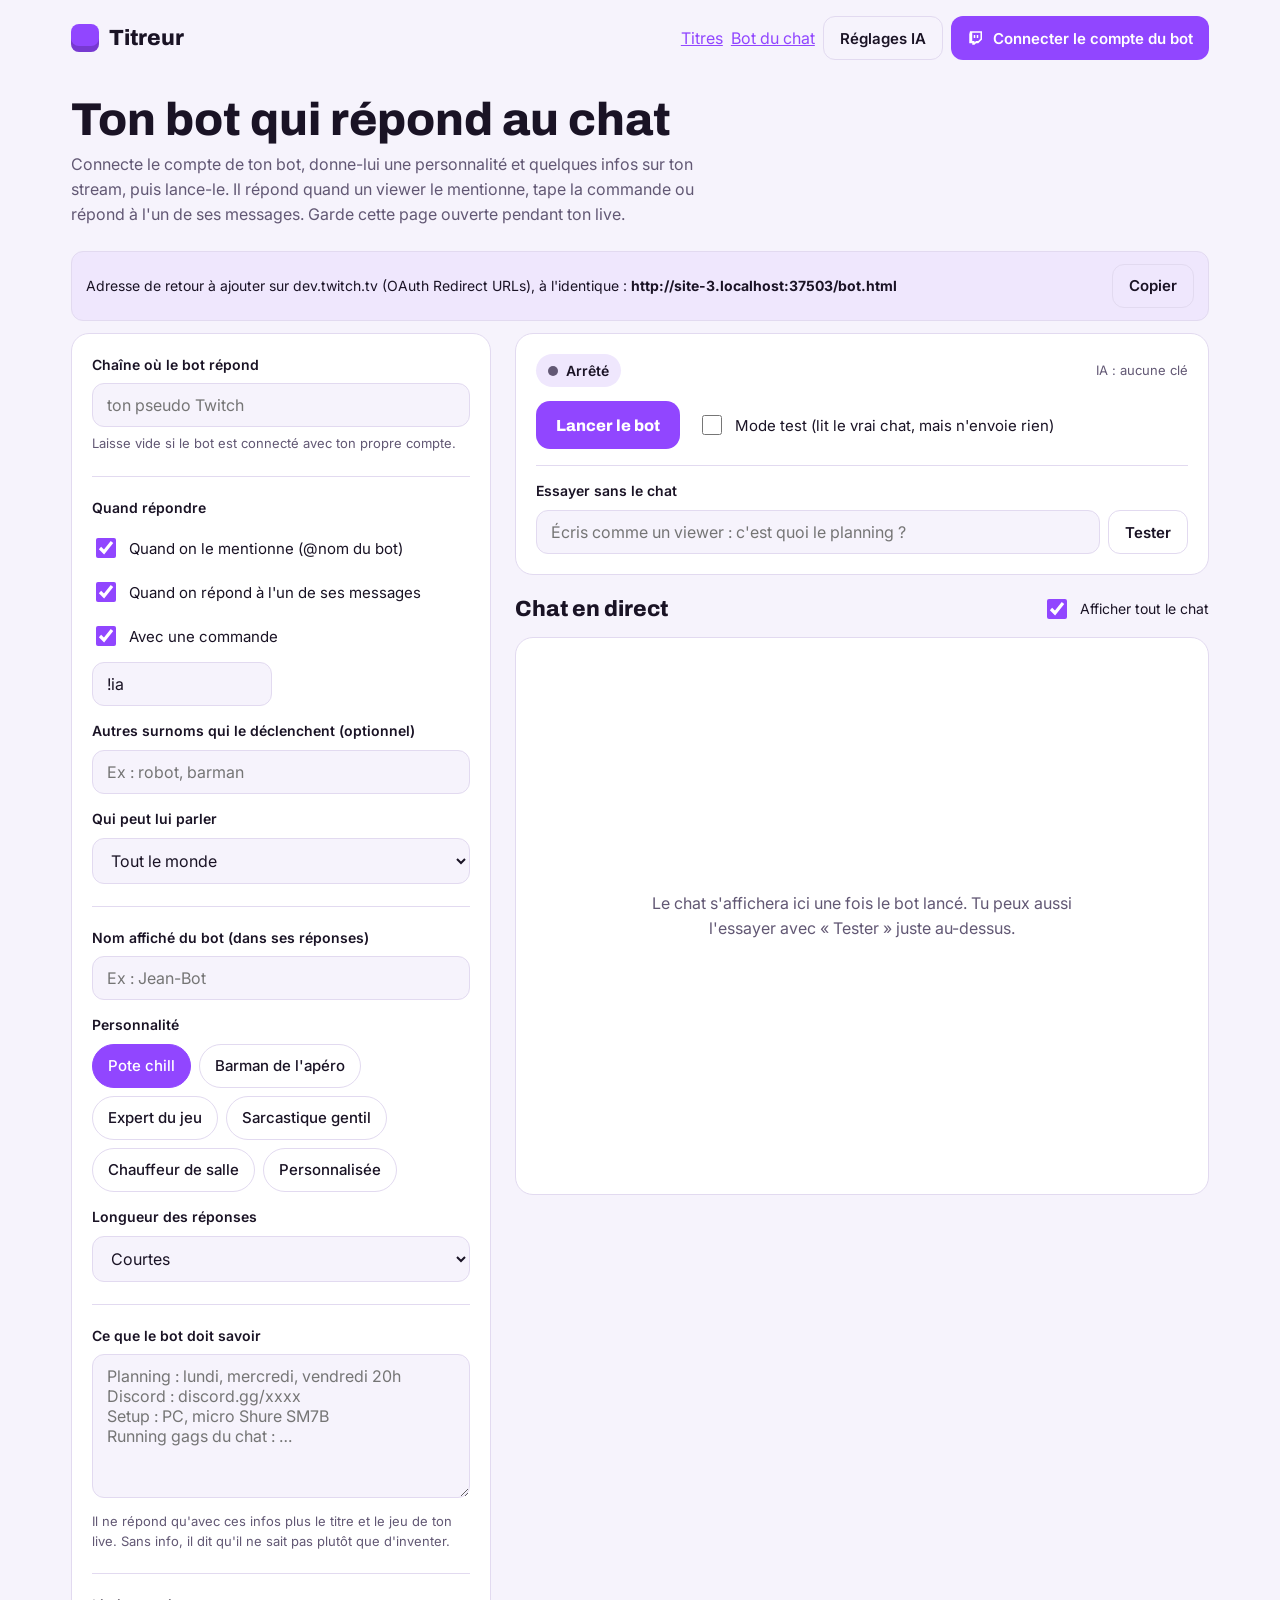
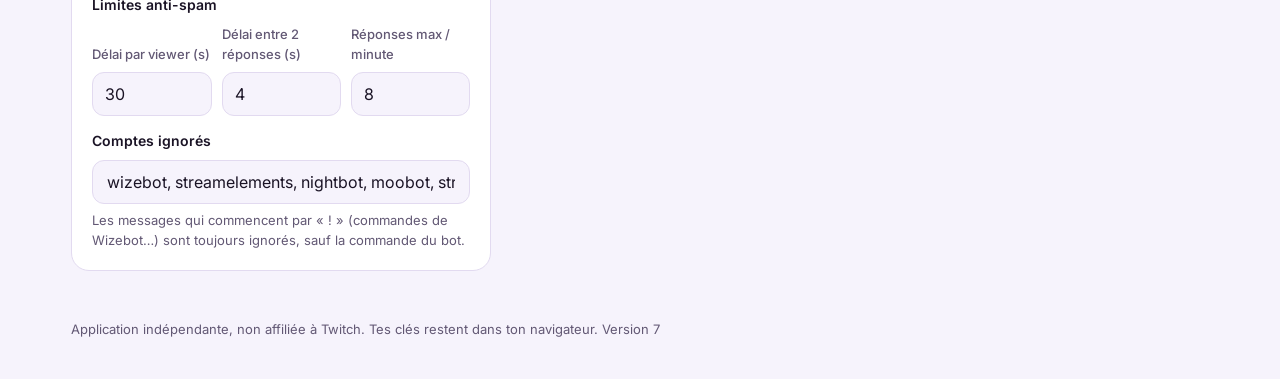
==== bot.html @ 7d57e2ac "ajout fonction bot" ====
<!DOCTYPE html>
<html lang="fr">
<head>
<meta charset="utf-8">
<meta name="viewport" content="width=device-width, initial-scale=1">
<title>Bot de chat IA</title>
<meta name="description" content="Un bot Twitch qui répond à ton chat avec l'IA, avec la personnalité de ton choix.">
<link rel="icon" href="data:image/svg+xml,%3Csvg xmlns='http://www.w3.org/2000/svg' viewBox='0 0 32 32'%3E%3Crect width='32' height='32' rx='8' fill='%239146ff'/%3E%3Cpath d='M8 9h16v11h-9l-5 4v-4H8z' fill='white'/%3E%3C/svg%3E">
<link rel="preconnect" href="https://fonts.googleapis.com">
<link rel="preconnect" href="https://fonts.gstatic.com" crossorigin>
<link href="https://fonts.googleapis.com/css2?family=Archivo:wght@500;800&family=Inter:wght@400;500;600&display=swap" rel="stylesheet">
<link rel="stylesheet" href="style.css?v=7">
<link rel="stylesheet" href="bot.css?v=7">
</head>
<body>
<div class="wrap">
  <nav class="top">
    <span class="brand">Titreur</span>
    <div class="top-r">
      <a class="navl" href="./">Titres</a>
      <a class="navl on" href="bot.html" aria-current="page">Bot du chat</a>
      <button class="sec" id="openSettings" type="button" aria-haspopup="dialog">Réglages IA</button>
      <div id="account"></div>
    </div>
  </nav>

  <header>
    <h1>Ton bot qui répond au chat</h1>
    <p>Connecte le compte de ton bot, donne-lui une personnalité et quelques infos sur ton stream, puis lance-le. Il répond quand un viewer le mentionne, tape la commande ou répond à l'un de ses messages. Garde cette page ouverte pendant ton live.</p>
  </header>

  <div id="banner"></div>

  <div class="grid">
    <form class="card ctl" id="cfg" autocomplete="off">
      <section>
        <label class="l" for="channel">Chaîne où le bot répond</label>
        <input type="text" id="channel" placeholder="ton pseudo Twitch" spellcheck="false">
        <p class="hint">Laisse vide si le bot est connecté avec ton propre compte.</p>
      </section>

      <section>
        <span class="l">Quand répondre</span>
        <label class="chk"><input type="checkbox" id="trigMention" checked> Quand on le mentionne (@nom du bot)</label>
        <label class="chk"><input type="checkbox" id="trigReply" checked> Quand on répond à l'un de ses messages</label>
        <label class="chk"><input type="checkbox" id="trigCmd" checked> Avec une commande</label>
        <input type="text" id="cmd" value="!ia" maxlength="20" spellcheck="false" aria-label="Commande">
        <label class="l gap" for="names">Autres surnoms qui le déclenchent (optionnel)</label>
        <input type="text" id="names" placeholder="Ex : robot, barman" spellcheck="false">
        <label class="l gap" for="access">Qui peut lui parler</label>
        <select id="access">
          <option value="all">Tout le monde</option>
          <option value="subs">Abonnés, VIP et modérateurs</option>
          <option value="mods">Modérateurs uniquement</option>
        </select>
      </section>

      <section>
        <label class="l" for="botName">Nom affiché du bot (dans ses réponses)</label>
        <input type="text" id="botName" maxlength="40" placeholder="Ex : Jean-Bot">
        <span class="l gap" id="persoL">Personnalité</span>
        <div class="chips" id="persos" role="radiogroup" aria-labelledby="persoL"></div>
        <textarea id="persoCustom" maxlength="600" placeholder="Décris sa personnalité : ton, humour, expressions, ce qu'il aime…" hidden></textarea>
        <label class="l gap" for="len">Longueur des réponses</label>
        <select id="len">
          <option value="150">Très courtes</option>
          <option value="250" selected>Courtes</option>
          <option value="400">Développées</option>
        </select>
      </section>

      <section>
        <label class="l" for="info">Ce que le bot doit savoir</label>
        <textarea id="info" maxlength="1500" rows="6" placeholder="Planning : lundi, mercredi, vendredi 20h&#10;Discord : discord.gg/xxxx&#10;Setup : PC, micro Shure SM7B&#10;Running gags du chat : …"></textarea>
        <p class="hint">Il ne répond qu'avec ces infos plus le titre et le jeu de ton live. Sans info, il dit qu'il ne sait pas plutôt que d'inventer.</p>
      </section>

      <section>
        <span class="l">Limites anti-spam</span>
        <div class="row3">
          <div><label class="l small" for="cdUser">Délai par viewer (s)</label><input type="number" id="cdUser" min="0" max="600" value="30"></div>
          <div><label class="l small" for="cdGlobal">Délai entre 2 réponses (s)</label><input type="number" id="cdGlobal" min="0" max="120" value="4"></div>
          <div><label class="l small" for="perMin">Réponses max / minute</label><input type="number" id="perMin" min="1" max="30" value="8"></div>
        </div>
        <label class="l gap" for="ignore">Comptes ignorés</label>
        <input type="text" id="ignore" spellcheck="false" value="wizebot, streamelements, nightbot, moobot, streamlabs, fossabot, soundalerts, sery_bot">
        <p class="hint">Les messages qui commencent par « ! » (commandes de Wizebot…) sont toujours ignorés, sauf la commande du bot.</p>
      </section>
    </form>

    <div>
      <div class="card run">
        <div class="run-top">
          <span class="pill" id="status" data-s="off">Arrêté</span>
          <span class="stats" id="stats"></span>
        </div>
        <div class="run-acts">
          <button class="go small" id="startBtn" type="button">Lancer le bot</button>
          <label class="chk"><input type="checkbox" id="testMode"> Mode test (lit le vrai chat, mais n'envoie rien)</label>
        </div>
        <div class="tryit">
          <label class="l" for="tryMsg">Essayer sans le chat</label>
          <div class="tryrow">
            <input type="text" id="tryMsg" maxlength="300" placeholder="Écris comme un viewer : c'est quoi le planning ?">
            <button class="sec" id="tryBtn" type="button">Tester</button>
          </div>
        </div>
      </div>
      <div class="feed-head">
        <h2>Chat en direct</h2>
        <label class="chk small"><input type="checkbox" id="showAll" checked> Afficher tout le chat</label>
      </div>
      <ol class="feed" id="feed" aria-live="polite"></ol>
    </div>
  </div>

  <footer>Application indépendante, non affiliée à Twitch. Tes clés restent dans ton navigateur. <span id="ver"></span></footer>
</div>

<dialog id="settings">
  <form method="dialog" id="setForm">
    <h2>Réglages de l'IA</h2>
    <p class="hint">Mêmes réglages que le générateur de titres. Ta clé est gardée uniquement dans ce navigateur et envoyée seulement au fournisseur choisi.</p>
    <label class="l gap" for="provider">Fournisseur</label>
    <select id="provider">
      <option value="groq">Groq (gratuit)</option>
      <option value="claude">Claude d'Anthropic (payant à l'usage)</option>
      <option value="local">IA locale sur ton PC (Ollama, LM Studio…)</option>
    </select>
    <label class="l gap" for="key" id="keyL">Clé API</label>
    <input type="password" id="key" autocomplete="off" spellcheck="false">
    <p class="hint" id="keyHint"></p>
    <label class="l gap" for="model">Modèle</label>
    <select id="model"></select>
    <div class="dlg-acts">
      <button class="sec" type="button" id="forgetKey">Effacer la clé</button>
      <button class="go small" value="save">Enregistrer</button>
    </div>
  </form>
</dialog>

<div class="toast" id="toast" role="status" aria-live="polite"></div>

<script src="config.js?v=7"></script>
<script src="bot.js?v=7"></script>
</body>
</html>
---- style.css ----
/* VOICE: complice, nerveux, un pote qui te souffle le titre parfait avant de lancer le live
   IDEA: la régie d'un streamer : on règle le jeu et l'ambiance, l'écran de droite crache les titres
   PICTURE: la colonne de titres générés, chaque titre comme une carte avec son compteur 140 et son bouton « Appliquer »
   COLOUR and TYPE: nuit violette #0e0b16, violet #9146ff, menthe #3ee6b0 ; mode apéro en orange spritz #ff7a2f ; Archivo 800 + Inter
   LAYOUT: régie à gauche, titres à droite ; empilé sous 900px */
:root{color-scheme:light dark;--bg:#0e0b16;--panel:#17121f;--line:#2a2236;--ink:#f1ecf8;--mute:#a99cbb;--acc:#9146ff;--acc-ink:#fff;--mint:#3ee6b0;--soft:#231a33;--bad:#ff5a5f}
@media(prefers-color-scheme:light){:root{--bg:#f6f3fc;--panel:#fff;--line:#e2daf0;--ink:#1a1325;--mute:#625874;--mint:#0f8f68;--soft:#efe7fd;--bad:#d4353b}}
body.apero{--acc:#ff7a2f;--soft:#2e1d12}
@media(prefers-color-scheme:light){body.apero{--soft:#ffeedf}}
*{box-sizing:border-box;min-width:0}
body{margin:0;background:var(--bg);color:var(--ink);font:16px/1.55 Inter,system-ui,sans-serif;overflow-x:clip;transition:background .3s}
a{color:var(--acc)}
h1,h2,h3{font-family:Archivo,Inter,sans-serif;margin:0;line-height:1.05;text-wrap:balance}
h1{font-size:clamp(30px,4.4vw,46px);font-weight:800}
h2{font-size:22px;font-weight:800}
.mute{color:var(--mute);font-weight:400}
.wrap{max-width:1240px;margin:0 auto;padding:16px max(4vw,16px) 40px}
.top{display:flex;align-items:center;justify-content:space-between;gap:12px;flex-wrap:wrap;margin-bottom:clamp(18px,3vw,36px)}
.brand{font:800 22px Archivo,sans-serif;display:flex;align-items:center;gap:10px}
.brand::before{content:"";width:28px;height:28px;border-radius:8px;background:var(--acc);box-shadow:inset 0 -6px 0 rgb(0 0 0/.18)}
.top-r{display:flex;align-items:center;gap:8px;flex-wrap:wrap}
#account{display:flex;align-items:center;gap:8px}
.who{display:flex;align-items:center;gap:8px;font-weight:600;font-size:15px}
.who img{width:36px;height:36px;border-radius:50%;object-fit:cover;background:var(--soft)}
.twitch{display:inline-flex;align-items:center;gap:8px;font:600 15px Inter,sans-serif;background:#9146ff;color:#fff;border:0;border-radius:12px;padding:10px 16px;min-height:44px;cursor:pointer;text-decoration:none}
header{margin-bottom:24px}
header p{margin:8px 0 0;color:var(--mute);max-width:64ch}
.grid{display:grid;grid-template-columns:minmax(0,420px) minmax(0,1fr);gap:24px;align-items:start}
@media(max-width:900px){.grid{grid-template-columns:minmax(0,1fr)}}
.card{background:var(--panel);border:1px solid var(--line);border-radius:18px;padding:20px}
.ctl>section+section{margin-top:22px;padding-top:20px;border-top:1px solid var(--line)}
.l{display:block;font-weight:600;font-size:14px;margin-bottom:8px}
.l.flat,.hint.flat{margin:0}.l.gap{margin-top:14px}
.hint{font-size:13px;color:var(--mute);margin:6px 0 0}
input[type=text],input[type=password],textarea,select{width:100%;font:16px Inter,sans-serif;color:var(--ink);background:var(--bg);border:1px solid var(--line);border-radius:12px;padding:11px 14px;min-height:44px}
textarea{resize:vertical;min-height:70px}
:focus-visible{outline:3px solid var(--acc);outline-offset:2px}
.combo{position:relative}
.list{position:absolute;z-index:5;left:0;right:0;top:calc(100% + 6px);background:var(--panel);border:1px solid var(--line);border-radius:12px;max-height:340px;overflow:auto;box-shadow:0 18px 40px rgb(0 0 0/.3);padding:6px;display:none}
.list.on{display:block}
.opt{display:flex;align-items:center;gap:12px;padding:8px 10px;border-radius:9px;cursor:pointer;font-size:15px}
.opt img,.opt .ph{width:30px;height:40px;border-radius:4px;flex:none;object-fit:cover;background:var(--soft)}
.opt span{flex:1}
.opt small{color:var(--mute);white-space:nowrap}
.opt[aria-selected=true],.opt:hover{background:var(--soft)}
.opt.info{cursor:default;color:var(--mute)}.opt.info:hover{background:none}
.picked{display:flex;align-items:center;gap:12px;margin-top:10px;padding:8px 8px 8px 10px;border-radius:12px;background:var(--soft)}
.picked img{border-radius:5px;object-fit:cover;background:var(--line);flex:none}
.picked span{flex:1;display:flex;flex-direction:column}
.picked small{color:var(--mute);font-size:13px}
.chips{display:flex;flex-wrap:wrap;gap:8px}
.chip{font:500 15px Inter,sans-serif;color:var(--ink);background:transparent;border:1px solid var(--line);border-radius:999px;padding:9px 15px;min-height:44px;cursor:pointer}
.chip[aria-pressed=true]{background:var(--acc);border-color:var(--acc);color:var(--acc-ink)}
.apero-box{position:relative;overflow:hidden;border-radius:14px;padding:14px;background:var(--soft)}
.sw{display:flex;align-items:center;justify-content:space-between;gap:12px;cursor:pointer}
.sw b{font-family:Archivo,sans-serif;font-size:18px}
.tog{appearance:none;width:52px;height:30px;border-radius:99px;background:var(--line);position:relative;cursor:pointer;flex:none;margin:0;transition:background .2s}
.tog::after{content:"";position:absolute;top:3px;left:3px;width:24px;height:24px;border-radius:50%;background:#fff;transition:transform .2s}
.tog:checked{background:var(--acc)}.tog:checked::after{transform:translateX(22px)}
.lvl{display:none;margin-top:12px}
body.apero .lvl{display:block}
input[type=range]{width:100%;accent-color:var(--acc);height:44px}
.lvl-name{font-weight:600;color:var(--acc)}
.bub{position:absolute;bottom:-12px;border-radius:50%;background:var(--acc);opacity:0;pointer-events:none}
body.apero .bub{animation:up 3.2s linear infinite}
@keyframes up{0%{transform:translateY(0);opacity:0}15%{opacity:.5}100%{transform:translateY(-140px);opacity:0}}
.row2{display:grid;grid-template-columns:minmax(0,1fr) minmax(0,1fr);gap:12px}
.chk{display:flex;align-items:center;gap:10px;font-size:15px;min-height:44px;cursor:pointer}
.chk input{width:20px;height:20px;accent-color:var(--acc)}
.go{width:100%;margin-top:22px;font:800 18px Archivo,sans-serif;background:var(--acc);color:var(--acc-ink);border:0;border-radius:14px;padding:16px;min-height:56px;cursor:pointer;transition:transform .1s}
.go.small{width:auto;margin:0;font-size:16px;padding:12px 20px;min-height:48px}
.go:active{transform:scale(.98)}.go:disabled{opacity:.55;cursor:wait}
.sec{font:600 15px Inter,sans-serif;color:var(--ink);background:transparent;border:1px solid var(--line);border-radius:12px;padding:10px 16px;min-height:44px;cursor:pointer}
.now{margin-bottom:16px;padding:16px 18px}
.now p{margin:4px 0 2px;font:500 18px/1.35 Archivo,Inter,sans-serif;overflow-wrap:anywhere}
.now small{color:var(--mute)}
.out-head{display:flex;flex-wrap:wrap;align-items:center;justify-content:space-between;gap:10px;margin-bottom:14px}
.ctx{color:var(--mute);font-size:14px}
.tabs{display:flex;gap:6px}
.tab{font:600 14px Inter,sans-serif;color:var(--mute);background:transparent;border:1px solid var(--line);border-radius:999px;padding:8px 14px;min-height:40px;cursor:pointer}
.tab[aria-selected=true]{color:var(--ink);border-color:var(--ink)}
.titles{display:grid;gap:12px}
.t{display:grid;grid-template-columns:minmax(0,1fr) auto;gap:8px 14px;align-items:start;background:var(--panel);border:1px solid var(--line);border-radius:16px;padding:16px 16px 14px}
.t.new{animation:pop .35s ease both}
@keyframes pop{from{opacity:0;transform:translateY(6px)}}
.t .txt{font:500 clamp(17px,1.9vw,20px)/1.35 Archivo,Inter,sans-serif;overflow-wrap:anywhere;outline:none;border-radius:6px}
.t .txt:focus{background:var(--soft)}
.t .meta{grid-column:1;display:flex;flex-wrap:wrap;gap:6px 12px;font-size:13px;color:var(--mute)}
.t .n{white-space:nowrap}.t .n.over{color:var(--bad);font-weight:600}
.t .tag{color:var(--mint);font-weight:600}
.acts{grid-row:1/span 2;grid-column:2;display:flex;gap:6px;flex-wrap:wrap;justify-content:flex-end}
.ib{width:44px;height:44px;border-radius:12px;border:1px solid var(--line);background:transparent;color:var(--ink);cursor:pointer;display:grid;place-items:center;flex:none}
.ib svg{width:20px;height:20px}
.ib.on{background:var(--acc);border-color:var(--acc);color:var(--acc-ink)}
.ib.ok{border-color:var(--mint);color:var(--mint)}
.apply{font:600 14px Inter,sans-serif;height:44px;padding:0 14px;border-radius:12px;border:0;background:var(--acc);color:var(--acc-ink);cursor:pointer;white-space:nowrap}
.apply:disabled{opacity:.5;cursor:wait}
.empty{border:2px dashed var(--line);border-radius:18px;padding:clamp(28px,6vw,64px) 24px;text-align:center;color:var(--mute)}
.empty h3{font-size:24px;color:var(--ink);margin-bottom:8px}
.skel{height:76px;border-radius:16px;background:linear-gradient(90deg,var(--panel),var(--soft),var(--panel));background-size:200% 100%;animation:sk 1.2s infinite linear;border:1px solid var(--line)}
@keyframes sk{to{background-position:-200% 0}}
.note{font-size:13px;color:var(--mute);margin-top:14px}
.err,.info-b{border-radius:12px;padding:12px 14px;margin-bottom:12px;font-size:14px}
.err{background:color-mix(in srgb,var(--bad) 14%,transparent);border:1px solid color-mix(in srgb,var(--bad) 45%,transparent)}
.info-b{background:var(--soft);border:1px solid var(--line);display:flex;flex-wrap:wrap;align-items:center;justify-content:space-between;gap:10px}
.more{margin-top:14px;display:flex;flex-wrap:wrap;gap:8px}
dialog{border:1px solid var(--line);border-radius:20px;background:var(--panel);color:var(--ink);padding:24px;width:min(480px,calc(100vw - 32px))}
dialog::backdrop{background:rgb(0 0 0/.55)}
.dlg-acts{display:flex;justify-content:space-between;gap:10px;margin-top:20px;flex-wrap:wrap}
.toast{position:fixed;left:50%;bottom:24px;transform:translate(-50%,20px);background:var(--ink);color:var(--bg);font-weight:600;padding:12px 18px;border-radius:12px;opacity:0;pointer-events:none;transition:.25s;max-width:calc(100vw - 32px);z-index:20}
.toast.on{opacity:1;transform:translate(-50%,0)}
footer{margin-top:48px;font-size:13px;color:var(--mute)}
@media(max-width:600px){.row2{grid-template-columns:minmax(0,1fr)}.t{grid-template-columns:minmax(0,1fr)}.acts{grid-row:auto;grid-column:1;justify-content:flex-start}}
@media(prefers-reduced-motion:reduce){body.apero .bub,.t.new,.skel{animation:none}}
.err details{margin-top:8px}.err summary{cursor:pointer;font-weight:600}.raw{white-space:pre-wrap;overflow-wrap:anywhere;font-size:12px;max-height:220px;overflow:auto;background:var(--bg);padding:10px;border-radius:8px;margin:8px 0 0}
---- bot.css ----
/* Page du bot : reprend style.css, ajoute la console de pilotage et le fil du chat */
input[type=number]{width:100%;font:16px Inter,sans-serif;color:var(--ink);background:var(--bg);border:1px solid var(--line);border-radius:12px;padding:11px 12px;min-height:44px}
.row3{display:grid;grid-template-columns:repeat(3,minmax(0,1fr));gap:10px;align-items:end}
.l.small{font-size:13px;font-weight:500;color:var(--mute)}
.chk.small{font-size:14px;min-height:36px}
#cmd{margin-top:4px;max-width:180px}
#persoCustom{margin-top:10px}
.chip[aria-checked=true]{background:var(--acc);border-color:var(--acc);color:var(--acc-ink)}
.run{margin-bottom:16px}
.run-top{display:flex;flex-wrap:wrap;align-items:center;justify-content:space-between;gap:10px}
.pill{display:inline-flex;align-items:center;gap:8px;font-weight:600;font-size:14px;padding:6px 12px;border-radius:999px;background:var(--soft)}
.pill::before{content:"";width:10px;height:10px;border-radius:50%;background:var(--mute)}
.pill[data-s=on]::before{background:var(--mint);box-shadow:0 0 0 4px color-mix(in srgb,var(--mint) 25%,transparent)}
.pill[data-s=test]::before{background:#f5b82e}
.pill[data-s=wait]::before{background:#f5b82e;animation:blink 1s infinite}
.pill[data-s=err]::before{background:var(--bad)}
@keyframes blink{50%{opacity:.3}}
.stats{font-size:13px;color:var(--mute)}
.run-acts{display:flex;flex-wrap:wrap;align-items:center;gap:8px 18px;margin-top:14px}
#startBtn.stop{background:var(--bad)}
.tryit{margin-top:16px;padding-top:14px;border-top:1px solid var(--line)}
.tryrow{display:flex;gap:8px}
.tryrow input{flex:1}
.feed-head{display:flex;flex-wrap:wrap;align-items:center;justify-content:space-between;gap:8px;margin:6px 0 10px}
.feed{list-style:none;margin:0;padding:6px;background:var(--panel);border:1px solid var(--line);border-radius:18px;height:clamp(360px,62vh,720px);overflow-y:auto;display:flex;flex-direction:column;gap:2px}
.feed:empty::before{content:"Le chat s'affichera ici une fois le bot lancé. Tu peux aussi l'essayer avec « Tester » juste au-dessus.";color:var(--mute);padding:28px 18px;text-align:center;margin:auto;max-width:44ch}
.feed li{padding:7px 10px;border-radius:10px;font-size:15px;line-height:1.45;overflow-wrap:anywhere}
.feed time{font-size:12px;color:var(--mute);margin-right:8px;font-variant-numeric:tabular-nums}
.feed b{font-weight:600}
.feed .chat b{color:var(--mute)}
.feed .trig{background:var(--soft)}
.feed .trig b{color:var(--ink)}
.feed .bot{background:color-mix(in srgb,var(--acc) 16%,transparent);border-left:3px solid var(--acc)}
.feed .bot b{color:var(--acc)}
.feed .bot .tag{font-size:12px;color:var(--mute);margin-left:6px}
.feed .sys{color:var(--mute);font-size:13px;font-style:italic}
.feed .ferr{color:var(--bad);font-size:14px}
body.hide-chat .feed .chat{display:none}
@media(max-width:600px){.row3{grid-template-columns:minmax(0,1fr)}.tryrow{flex-direction:column}}
@media(prefers-reduced-motion:reduce){.pill[data-s=wait]::before{animation:none}}
@media(max-width:900px){.grid>div{order:-1}}
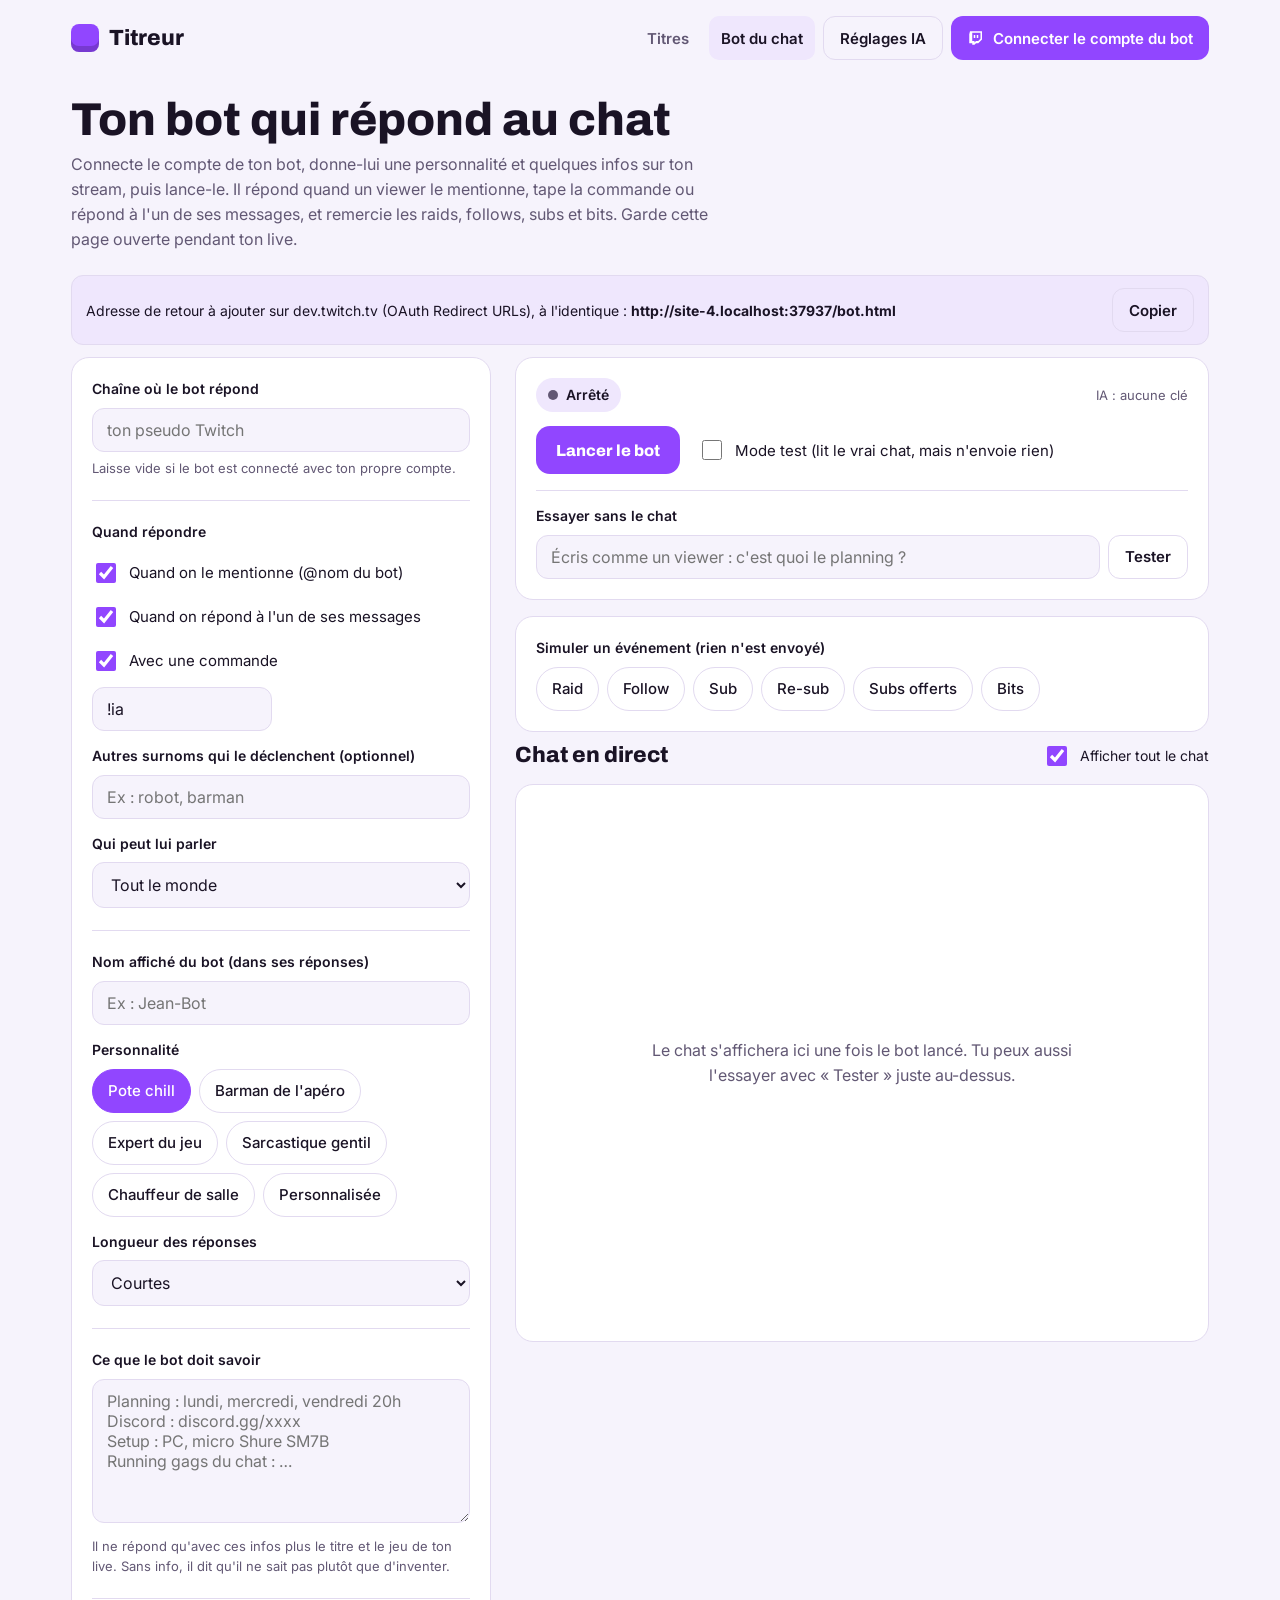
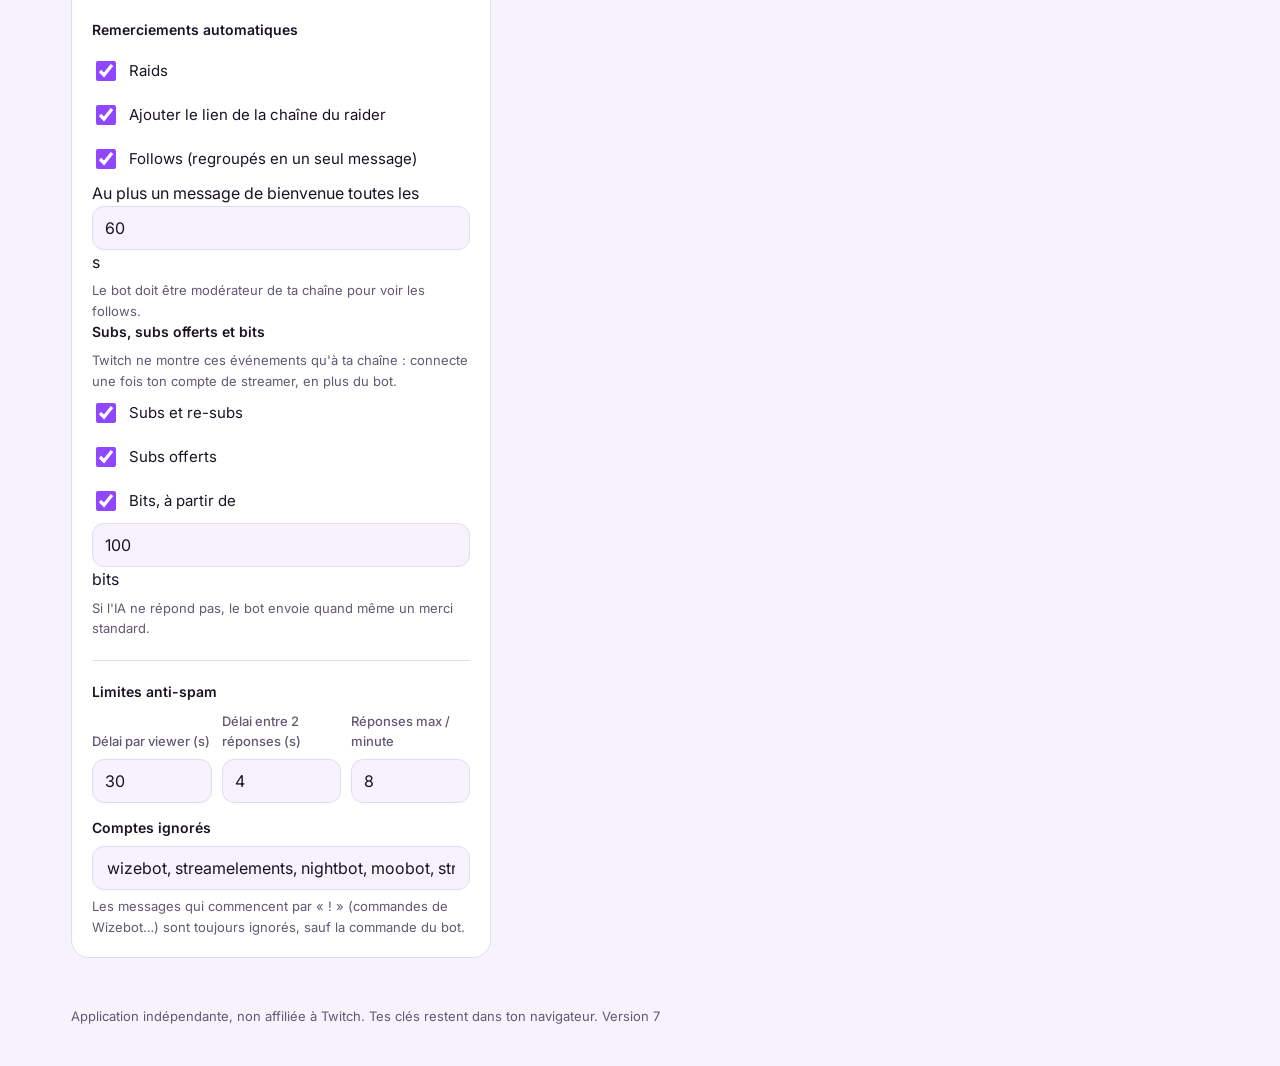
==== commit b5ae6f4c: "Enhance bot features and update version numbers Updated bot functionality to include automatic thank" ====
--- a/bot.html
+++ b/bot.html
@@ -9,8 +9,8 @@
 <link rel="preconnect" href="https://fonts.googleapis.com">
 <link rel="preconnect" href="https://fonts.gstatic.com" crossorigin>
 <link href="https://fonts.googleapis.com/css2?family=Archivo:wght@500;800&family=Inter:wght@400;500;600&display=swap" rel="stylesheet">
-<link rel="stylesheet" href="style.css?v=7">
-<link rel="stylesheet" href="bot.css?v=7">
+<link rel="stylesheet" href="style.css?v=8">
+<link rel="stylesheet" href="bot.css?v=8">
 </head>
 <body>
 <div class="wrap">
@@ -26,7 +26,7 @@
 
   <header>
     <h1>Ton bot qui répond au chat</h1>
-    <p>Connecte le compte de ton bot, donne-lui une personnalité et quelques infos sur ton stream, puis lance-le. Il répond quand un viewer le mentionne, tape la commande ou répond à l'un de ses messages. Garde cette page ouverte pendant ton live.</p>
+    <p>Connecte le compte de ton bot, donne-lui une personnalité et quelques infos sur ton stream, puis lance-le. Il répond quand un viewer le mentionne, tape la commande ou répond à l'un de ses messages, et remercie les raids, follows, subs et bits. Garde cette page ouverte pendant ton live.</p>
   </header>
 
   <div id="banner"></div>
@@ -76,6 +76,24 @@
       </section>
 
       <section>
+        <span class="l">Remerciements automatiques</span>
+        <label class="chk"><input type="checkbox" id="thxRaid" checked> Raids</label>
+        <label class="chk sub"><input type="checkbox" id="raidLink" checked> Ajouter le lien de la chaîne du raider</label>
+        <label class="chk"><input type="checkbox" id="thxFollow" checked> Follows (regroupés en un seul message)</label>
+        <div class="inline sub"><label for="followCd">Au plus un message de bienvenue toutes les</label><input type="number" id="followCd" min="0" max="3600" value="60"><span>s</span></div>
+        <p class="hint">Le bot doit être modérateur de ta chaîne pour voir les follows.</p>
+        <div class="bc-box">
+          <span class="l">Subs, subs offerts et bits</span>
+          <p class="hint flat">Twitch ne montre ces événements qu'à ta chaîne : connecte une fois ton compte de streamer, en plus du bot.</p>
+          <div id="bcStatus"></div>
+          <label class="chk"><input type="checkbox" id="thxSub" checked> Subs et re-subs</label>
+          <label class="chk"><input type="checkbox" id="thxGift" checked> Subs offerts</label>
+          <div class="inline"><label class="chk"><input type="checkbox" id="thxBits" checked> Bits, à partir de</label><input type="number" id="bitsMin" min="1" max="1000000" value="100" aria-label="Nombre de bits minimum"><span>bits</span></div>
+        </div>
+        <p class="hint">Si l'IA ne répond pas, le bot envoie quand même un merci standard.</p>
+      </section>
+
+      <section>
         <span class="l">Limites anti-spam</span>
         <div class="row3">
           <div><label class="l small" for="cdUser">Délai par viewer (s)</label><input type="number" id="cdUser" min="0" max="600" value="30"></div>
@@ -104,6 +122,17 @@
             <input type="text" id="tryMsg" maxlength="300" placeholder="Écris comme un viewer : c'est quoi le planning ?">
             <button class="sec" id="tryBtn" type="button">Tester</button>
           </div>
+        </div>
+      </div>
+      <div class="card sim">
+        <span class="l">Simuler un événement (rien n'est envoyé)</span>
+        <div class="chips" id="sims">
+          <button type="button" class="chip" data-sim="raid">Raid</button>
+          <button type="button" class="chip" data-sim="follow">Follow</button>
+          <button type="button" class="chip" data-sim="sub">Sub</button>
+          <button type="button" class="chip" data-sim="resub">Re-sub</button>
+          <button type="button" class="chip" data-sim="gift">Subs offerts</button>
+          <button type="button" class="chip" data-sim="bits">Bits</button>
         </div>
       </div>
       <div class="feed-head">
@@ -141,7 +170,7 @@
 
 <div class="toast" id="toast" role="status" aria-live="polite"></div>
 
-<script src="config.js?v=7"></script>
-<script src="bot.js?v=7"></script>
+<script src="config.js?v=8"></script>
+<script src="bot.js?v=8"></script>
 </body>
 </html>
--- a/style.css
+++ b/style.css
@@ -113,3 +113,6 @@
 @media(max-width:600px){.row2{grid-template-columns:minmax(0,1fr)}.t{grid-template-columns:minmax(0,1fr)}.acts{grid-row:auto;grid-column:1;justify-content:flex-start}}
 @media(prefers-reduced-motion:reduce){body.apero .bub,.t.new,.skel{animation:none}}
 .err details{margin-top:8px}.err summary{cursor:pointer;font-weight:600}.raw{white-space:pre-wrap;overflow-wrap:anywhere;font-size:12px;max-height:220px;overflow:auto;background:var(--bg);padding:10px;border-radius:8px;margin:8px 0 0}
+.navl{font:600 15px Inter,sans-serif;color:var(--mute);text-decoration:none;padding:10px 12px;border-radius:10px;min-height:44px;display:inline-flex;align-items:center}
+.navl.on{color:var(--ink);background:var(--soft)}
+.navl:hover{color:var(--ink)}
